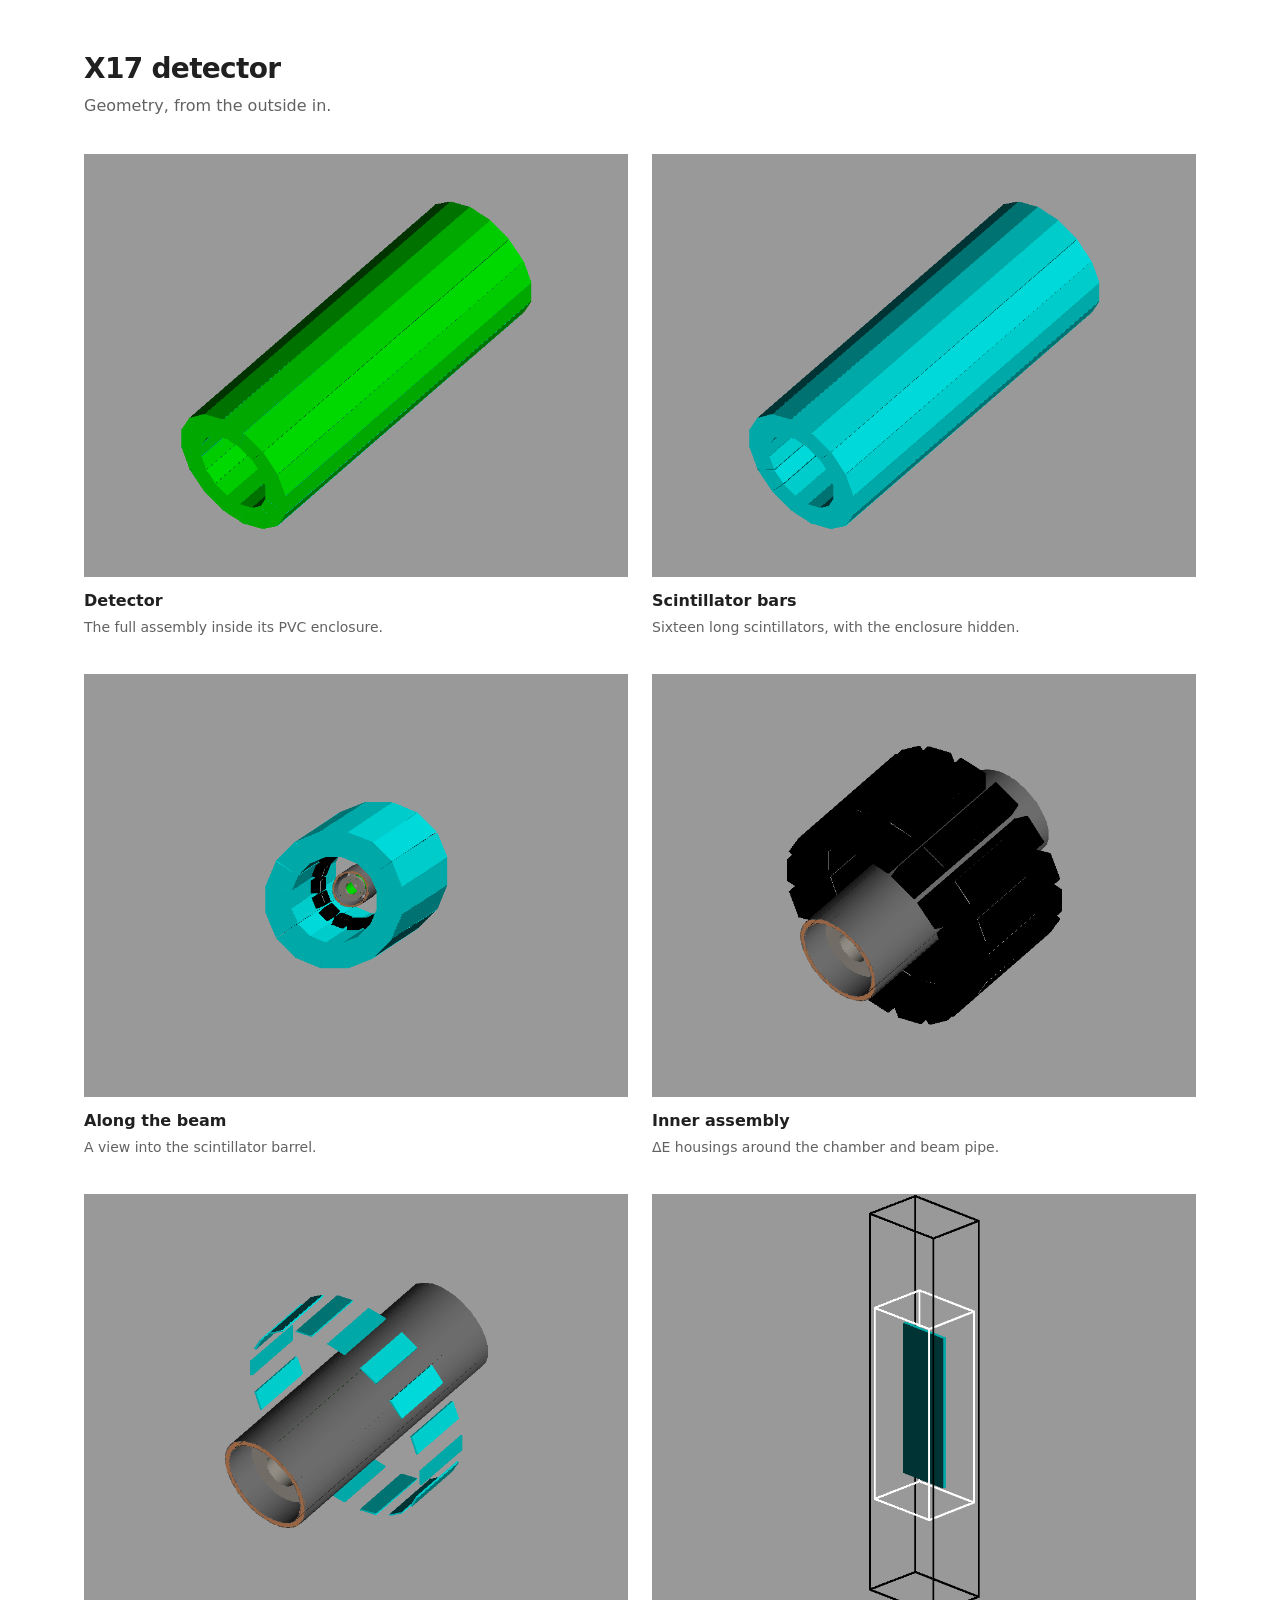
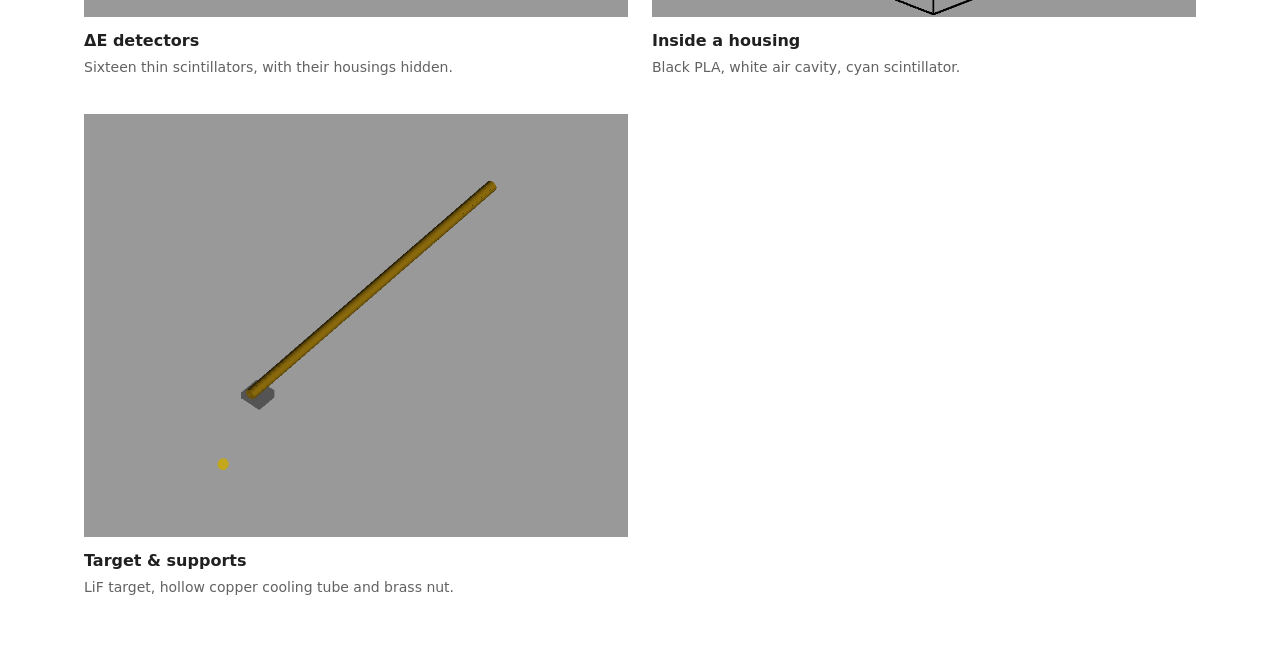
==== docs/index.html @ 36dbdf45 "feat: better site" ====
<!doctype html>
<html lang="en">
<head>
  <meta charset="utf-8">
  <meta name="viewport" content="width=device-width, initial-scale=1">
  <meta name="description" content="Seven views of the X17 detector: scintillators, chamber, ΔE detectors and target assembly.">
  <title>X17 detector</title>
  <link rel="stylesheet" href="site/styles.css">
</head>
<body>
  <main>
    <header><h1>X17 detector</h1><p>Geometry, from the outside in.</p></header>
    <div class="views">
      <figure>
        <a href="site/assets/detector/whole.png" aria-label="Open full-size view: Detector">
          <img src="site/assets/detector/whole.png" alt="Green cylindrical PVC enclosure surrounding the detector." width="900" height="700" decoding="async">
        </a>
        <figcaption><h2>Detector</h2><p>The full assembly inside its PVC enclosure.</p></figcaption>
      </figure>
      <figure>
        <a href="site/assets/detector/bars.png" aria-label="Open full-size view: Scintillator bars">
          <img src="site/assets/detector/bars.png" alt="Sixteen cyan trapezoidal scintillator bars arranged around the beam axis." width="900" height="700" decoding="async">
        </a>
        <figcaption><h2>Scintillator bars</h2><p>Sixteen long scintillators, with the enclosure hidden.</p></figcaption>
      </figure>
      <figure>
        <a href="site/assets/detector/beam_axis.png" aria-label="Open full-size view: Along the beam">
          <img src="site/assets/detector/beam_axis.png" alt="The scintillator barrel viewed nearly along the beam axis." width="900" height="700" loading="lazy" decoding="async">
        </a>
        <figcaption><h2>Along the beam</h2><p>A view into the scintillator barrel.</p></figcaption>
      </figure>
      <figure>
        <a href="site/assets/detector/central.png" aria-label="Open full-size view: Inner assembly">
          <img src="site/assets/detector/central.png" alt="Black PLA housings surrounding the cylindrical chamber and beam assembly." width="900" height="700" loading="lazy" decoding="async">
        </a>
        <figcaption><h2>Inner assembly</h2><p>ΔE housings around the chamber and beam pipe.</p></figcaption>
      </figure>
      <figure>
        <a href="site/assets/detector/delta_e.png" aria-label="Open full-size view: ΔE detectors">
          <img src="site/assets/detector/delta_e.png" alt="Sixteen cyan thin scintillators surrounding the chamber." width="900" height="700" loading="lazy" decoding="async">
        </a>
        <figcaption><h2>ΔE detectors</h2><p>Sixteen thin scintillators, with their housings hidden.</p></figcaption>
      </figure>
      <figure>
        <a href="site/assets/detector/housing.png" aria-label="Open full-size view: Inside a housing">
          <img src="site/assets/detector/housing.png" alt="A single housing and its air cavity shown as wireframes around a cyan scintillator." width="900" height="700" loading="lazy" decoding="async">
        </a>
        <figcaption><h2>Inside a housing</h2><p>Black PLA, white air cavity, cyan scintillator.</p></figcaption>
      </figure>
      <figure>
        <a href="site/assets/detector/target.png" aria-label="Open full-size view: Target &amp; supports">
          <img src="site/assets/detector/target.png" alt="Small LiF target beside its long copper cooling tube and brass nut." width="900" height="700" loading="lazy" decoding="async">
        </a>
        <figcaption><h2>Target &amp; supports</h2><p>LiF target, hollow copper cooling tube and brass nut.</p></figcaption>
      </figure>
    </div>
  </main>
</body>
</html>
---- docs/site/styles.css ----
* { box-sizing: border-box; }
html { color-scheme: light; }
body {
  margin: 0;
  background: #fff;
  color: #202020;
  font: 16px/1.5 system-ui, -apple-system, BlinkMacSystemFont, "Segoe UI", sans-serif;
}
main { max-width: 1160px; margin: 0 auto; padding: 48px 24px 64px; }
header { margin-bottom: 36px; }
h1 { margin: 0; font-size: 28px; font-weight: 600; letter-spacing: -.025em; }
p { margin: 4px 0 0; color: #626262; }
.views { display: grid; grid-template-columns: repeat(2, minmax(0, 1fr)); gap: 36px 24px; }
figure { margin: 0; }
figure a { display: block; }
img { display: block; width: 100%; height: auto; background: #999; }
figcaption { padding-top: 12px; }
h2 { margin: 0; font-size: 16px; font-weight: 600; }
figcaption p { font-size: 14px; }
a:focus-visible { outline: 3px solid #176b8a; outline-offset: 4px; }
@media (max-width: 640px) {
  main { padding: 28px 16px 40px; }
  header { margin-bottom: 24px; }
  .views { grid-template-columns: 1fr; gap: 28px; }
}
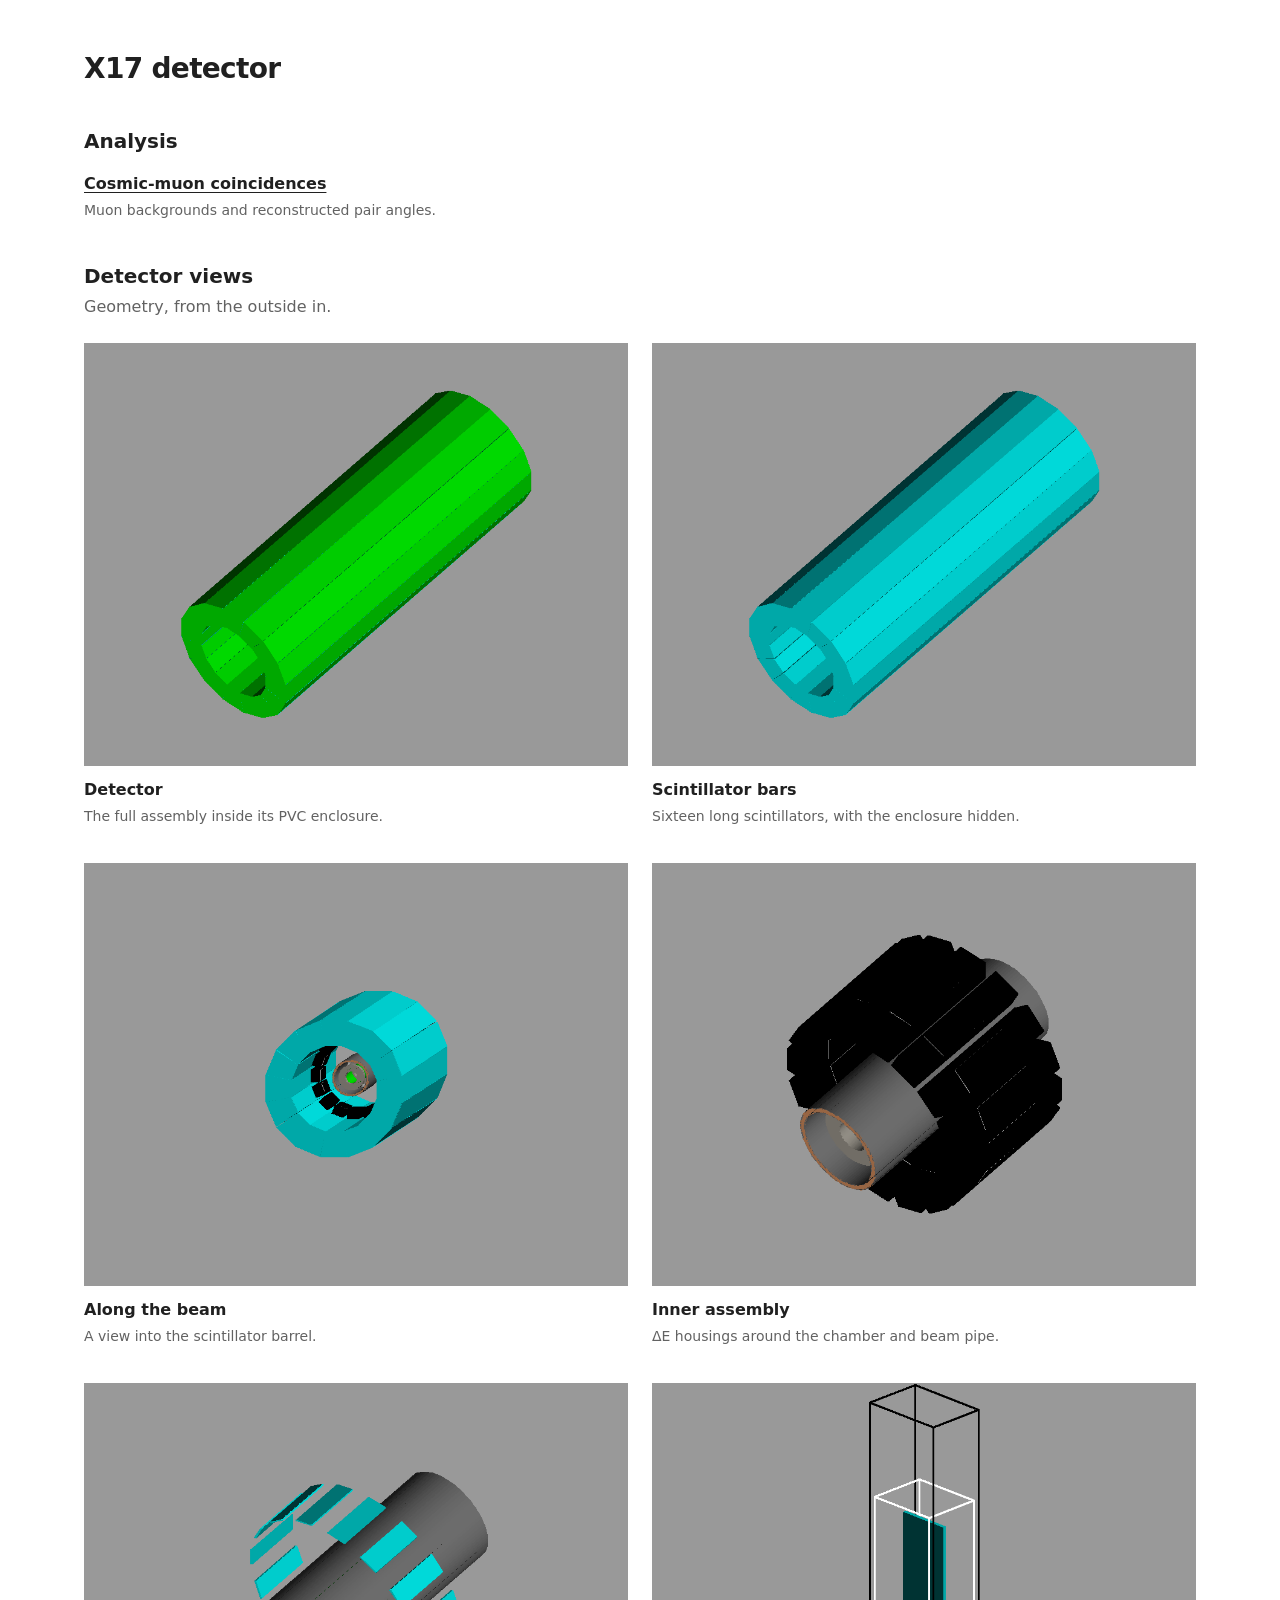
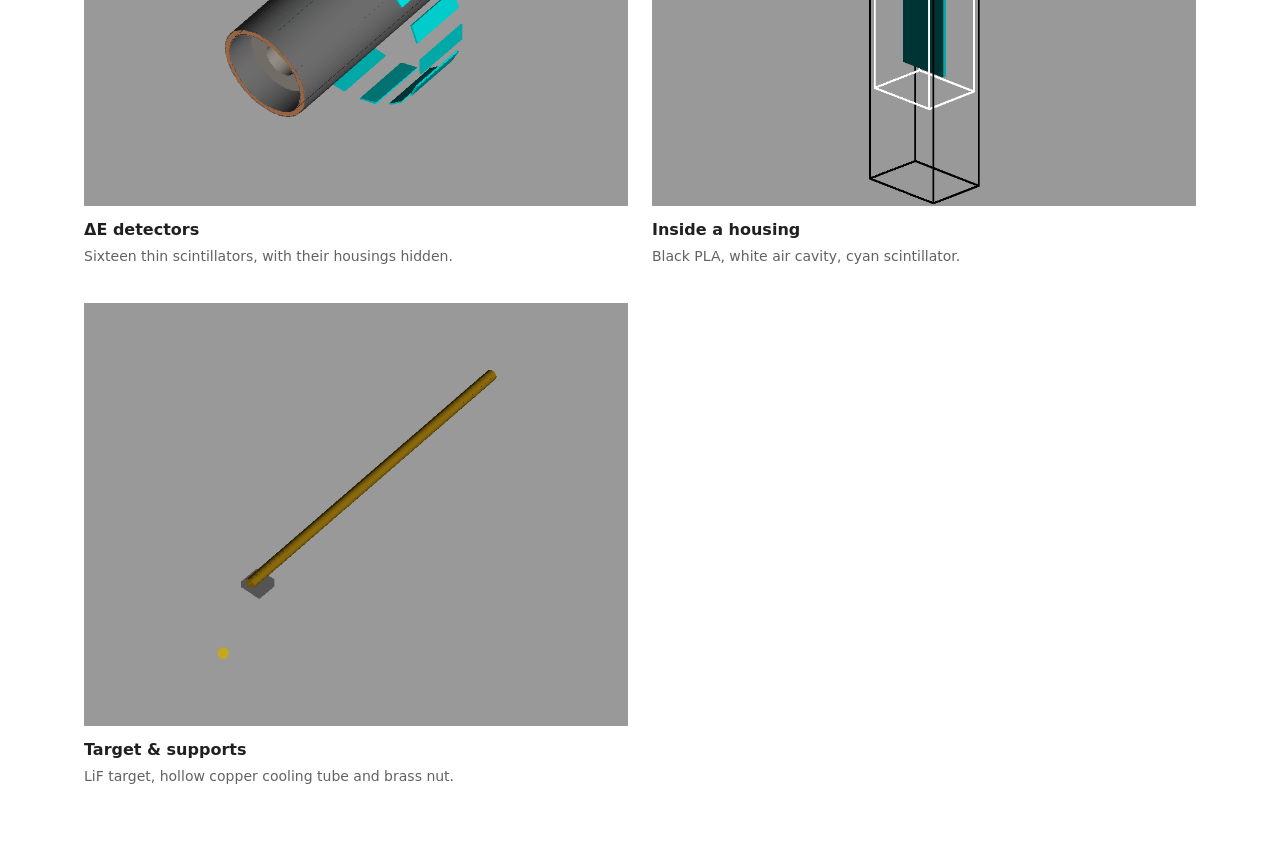
==== commit e5f32565: "feat: docs for muon analysis" ====
--- a/docs/index.html
+++ b/docs/index.html
@@ -3,57 +3,67 @@
 <head>
   <meta charset="utf-8">
   <meta name="viewport" content="width=device-width, initial-scale=1">
-  <meta name="description" content="Seven views of the X17 detector: scintillators, chamber, ΔE detectors and target assembly.">
+  <meta name="description" content="X17 detector geometry and simulation analyses.">
   <title>X17 detector</title>
   <link rel="stylesheet" href="site/styles.css">
 </head>
 <body>
   <main>
-    <header><h1>X17 detector</h1><p>Geometry, from the outside in.</p></header>
+    <header><h1>X17 detector</h1></header>
+    <section class="analyses" aria-labelledby="analysis-title">
+      <h2 id="analysis-title" class="section-title">Analysis</h2>
+      <ul>
+        <li><a href="site/analysis/cosmic_muons_effect.html">Cosmic-muon coincidences</a><p>Muon backgrounds and reconstructed pair angles.</p></li>
+      </ul>
+    </section>
+    <section aria-labelledby="views-title">
+    <h2 id="views-title" class="section-title">Detector views</h2>
+    <p class="section-description">Geometry, from the outside in.</p>
     <div class="views">
       <figure>
         <a href="site/assets/detector/whole.png" aria-label="Open full-size view: Detector">
           <img src="site/assets/detector/whole.png" alt="Green cylindrical PVC enclosure surrounding the detector." width="900" height="700" decoding="async">
         </a>
-        <figcaption><h2>Detector</h2><p>The full assembly inside its PVC enclosure.</p></figcaption>
+        <figcaption><h3>Detector</h3><p>The full assembly inside its PVC enclosure.</p></figcaption>
       </figure>
       <figure>
         <a href="site/assets/detector/bars.png" aria-label="Open full-size view: Scintillator bars">
           <img src="site/assets/detector/bars.png" alt="Sixteen cyan trapezoidal scintillator bars arranged around the beam axis." width="900" height="700" decoding="async">
         </a>
-        <figcaption><h2>Scintillator bars</h2><p>Sixteen long scintillators, with the enclosure hidden.</p></figcaption>
+        <figcaption><h3>Scintillator bars</h3><p>Sixteen long scintillators, with the enclosure hidden.</p></figcaption>
       </figure>
       <figure>
         <a href="site/assets/detector/beam_axis.png" aria-label="Open full-size view: Along the beam">
           <img src="site/assets/detector/beam_axis.png" alt="The scintillator barrel viewed nearly along the beam axis." width="900" height="700" loading="lazy" decoding="async">
         </a>
-        <figcaption><h2>Along the beam</h2><p>A view into the scintillator barrel.</p></figcaption>
+        <figcaption><h3>Along the beam</h3><p>A view into the scintillator barrel.</p></figcaption>
       </figure>
       <figure>
         <a href="site/assets/detector/central.png" aria-label="Open full-size view: Inner assembly">
           <img src="site/assets/detector/central.png" alt="Black PLA housings surrounding the cylindrical chamber and beam assembly." width="900" height="700" loading="lazy" decoding="async">
         </a>
-        <figcaption><h2>Inner assembly</h2><p>ΔE housings around the chamber and beam pipe.</p></figcaption>
+        <figcaption><h3>Inner assembly</h3><p>ΔE housings around the chamber and beam pipe.</p></figcaption>
       </figure>
       <figure>
         <a href="site/assets/detector/delta_e.png" aria-label="Open full-size view: ΔE detectors">
           <img src="site/assets/detector/delta_e.png" alt="Sixteen cyan thin scintillators surrounding the chamber." width="900" height="700" loading="lazy" decoding="async">
         </a>
-        <figcaption><h2>ΔE detectors</h2><p>Sixteen thin scintillators, with their housings hidden.</p></figcaption>
+        <figcaption><h3>ΔE detectors</h3><p>Sixteen thin scintillators, with their housings hidden.</p></figcaption>
       </figure>
       <figure>
         <a href="site/assets/detector/housing.png" aria-label="Open full-size view: Inside a housing">
           <img src="site/assets/detector/housing.png" alt="A single housing and its air cavity shown as wireframes around a cyan scintillator." width="900" height="700" loading="lazy" decoding="async">
         </a>
-        <figcaption><h2>Inside a housing</h2><p>Black PLA, white air cavity, cyan scintillator.</p></figcaption>
+        <figcaption><h3>Inside a housing</h3><p>Black PLA, white air cavity, cyan scintillator.</p></figcaption>
       </figure>
       <figure>
         <a href="site/assets/detector/target.png" aria-label="Open full-size view: Target &amp; supports">
           <img src="site/assets/detector/target.png" alt="Small LiF target beside its long copper cooling tube and brass nut." width="900" height="700" loading="lazy" decoding="async">
         </a>
-        <figcaption><h2>Target &amp; supports</h2><p>LiF target, hollow copper cooling tube and brass nut.</p></figcaption>
+        <figcaption><h3>Target &amp; supports</h3><p>LiF target, hollow copper cooling tube and brass nut.</p></figcaption>
       </figure>
     </div>
+    </section>
   </main>
 </body>
 </html>
--- a/docs/site/styles.css
+++ b/docs/site/styles.css
@@ -15,7 +15,7 @@
 figure a { display: block; }
 img { display: block; width: 100%; height: auto; background: #999; }
 figcaption { padding-top: 12px; }
-h2 { margin: 0; font-size: 16px; font-weight: 600; }
+h2, h3 { margin: 0; font-size: 16px; font-weight: 600; }
 figcaption p { font-size: 14px; }
 a:focus-visible { outline: 3px solid #176b8a; outline-offset: 4px; }
 @media (max-width: 640px) {
@@ -23,3 +23,10 @@
   header { margin-bottom: 24px; }
   .views { grid-template-columns: 1fr; gap: 28px; }
 }
+
+.section-title { font-size: 20px; }
+.section-description { margin-bottom: 24px; }
+.analyses { margin-bottom: 40px; }
+.analyses ul { list-style: none; padding: 0; margin: 16px 0 0; }
+.analyses a { color: inherit; font-weight: 600; text-underline-offset: 3px; }
+.analyses p { font-size: 14px; }
